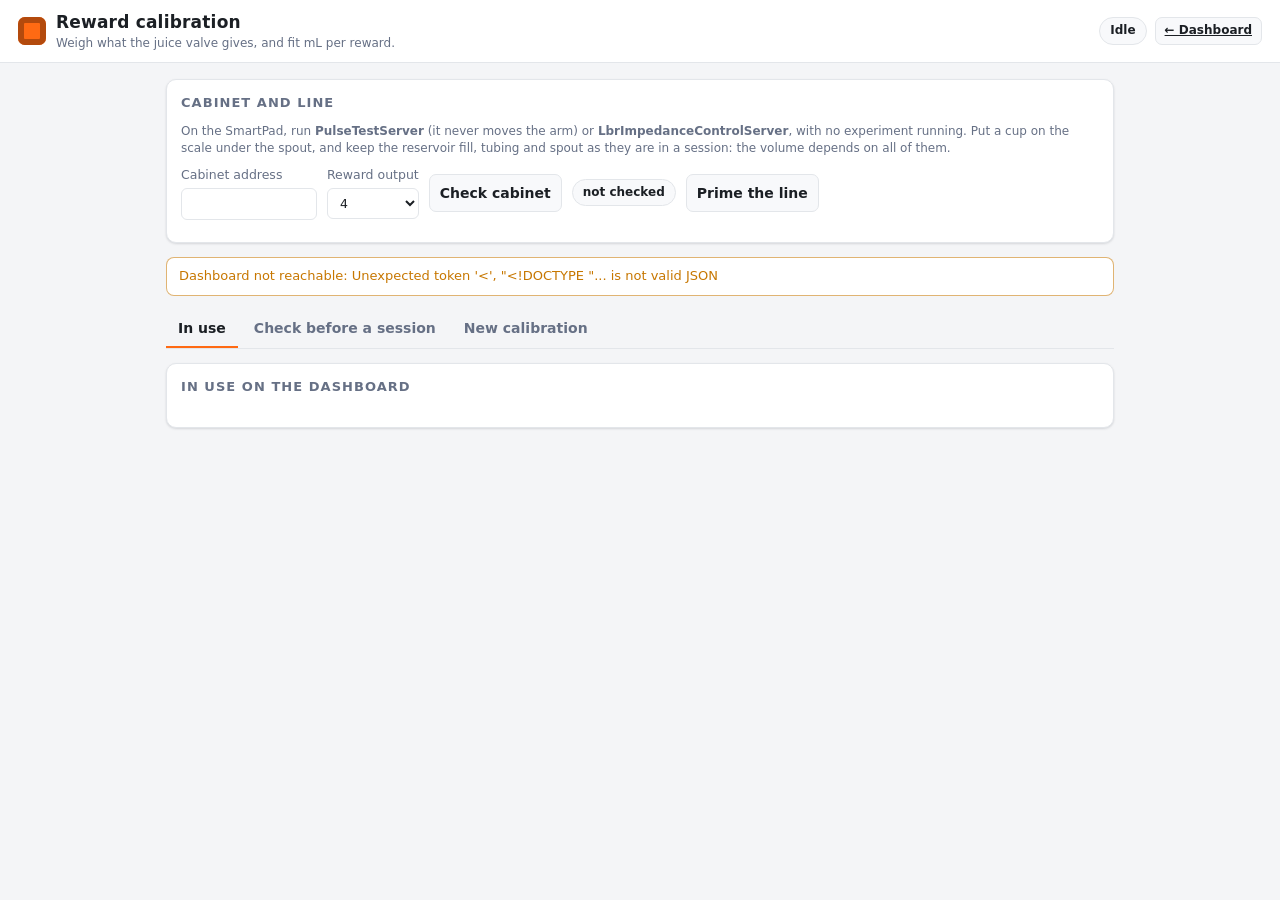
==== experiment_ctrl_gui/static/calibration.html @ d39ff4c4 "Reward calibration page; status pills apart from page buttons in the top bar The dashboard gets a Re" ====
<!doctype html>
<html lang="en">
<head>
<meta charset="utf-8">
<meta name="viewport" content="width=device-width, initial-scale=1">
<title>KUKA Reward calibration</title>
<link rel="stylesheet" href="style.css">
</head>
<body>
<header class="topbar">
  <div class="brand">
    <span class="logo" aria-hidden="true"></span>
    <div>
      <h1>Reward calibration</h1>
      <p class="sub">Weigh what the juice valve gives, and fit mL per reward.</p>
    </div>
  </div>
  <div class="pills">
    <span class="pill" id="pill-job">Idle</span>
    <a class="btn small" href="/">← Dashboard</a>
  </div>
</header>

<div class="banner hidden" id="banner"></div>

<main class="diag">
  <!-- ---------------- the cabinet and the line: always in view ---------------- -->
  <div class="card">
    <h2>Cabinet and line</h2>
    <p class="note">On the SmartPad, run <strong>PulseTestServer</strong> (it never moves the arm) or
      <strong>LbrImpedanceControlServer</strong>, with no experiment running. Put a cup on the scale under the
      spout, and keep the reservoir fill, tubing and spout as they are in a session: the volume depends on all of them.</p>
    <div class="diag-row">
      <label>Cabinet address <input id="addr" size="14" spellcheck="false"></label>
      <label>Reward output
        <select id="output"><option>1</option><option>2</option><option>3</option><option selected>4</option></select>
      </label>
      <button class="btn" id="btn-cabinet">Check cabinet</button>
      <span class="pill" id="cab-pill">not checked</span>
      <button class="btn" id="btn-prime" title="Fill the line before weighing: nothing is recorded">Prime the line</button>
    </div>
  </div>

  <!-- ---------------- the job: dispensing, the last drop, the scale ---------------- -->
  <div class="card job-card hidden" id="job">
    <div class="job-head">
      <h2 id="job-label">Job</h2>
      <button class="btn danger small" id="btn-job-stop">■ Stop</button>
    </div>
    <div class="job-bar"><span id="job-fill"></span></div>
    <p class="job-phase" id="job-phase"></p>
    <div class="diag-row hidden" id="weigh-row">
      <label>Net mass [g] <input type="number" id="mass" min="0" step="0.01" inputmode="decimal"></label>
      <button class="btn primary" id="btn-record">Record</button>
      <button class="btn" id="btn-discard" title="Not recorded as a result; a sweep's batch comes round again">Discard</button>
    </div>
  </div>
  <p class="job-last hidden" id="job-last"></p>

  <div class="tabs diag-tabs" role="tablist">
    <button class="tab active" role="tab" aria-selected="true" data-tab="inuse">In use</button>
    <button class="tab" role="tab" aria-selected="false" data-tab="check">Check before a session</button>
    <button class="tab" role="tab" aria-selected="false" data-tab="new">New calibration</button>
  </div>

  <!-- ---------------- in use ---------------- -->
  <section id="tab-inuse" class="diag-panel">
    <div class="card">
      <h2>In use on the dashboard</h2>
      <p class="note" id="inuse-note"></p>
      <div class="chart-legend" id="legend"></div>
      <div class="chart-wrap" id="chart-wrap">
        <svg id="chart" role="img" aria-label="mL per reward against valve time"></svg>
        <div class="chart-tip hidden" id="tip"></div>
      </div>
      <table class="hist" id="profiles"></table>
    </div>
  </section>

  <!-- ---------------- check ---------------- -->
  <section id="tab-check" class="diag-panel hidden">
    <div class="card">
      <h2>Check before a session</h2>
      <p class="note">A batch of rewards at the width you will use, weighed and compared with the calibration in use.
        Within ±<span class="tol">5</span> % is fine; further off, check the reservoir fill, the line for air and the spout.</p>
      <div class="diag-grid">
        <label>Reward <select id="ck-size"></select></label>
        <label>Width of each pulse [ms] <input type="number" id="ck-width" min="10" max="5000" step="1" value="200"></label>
        <label>Rewards <input type="number" id="ck-n" min="1" max="200" value="10"></label>
      </div>
      <p class="note" id="ck-expect"></p>
      <div class="row-actions">
        <button class="btn primary" id="btn-check">▶ Dispense</button>
        <span class="note">Tare the cup first.</span>
      </div>
      <h2 class="sub-h">Recent checks</h2>
      <table class="hist" id="checks"></table>
    </div>
  </section>

  <!-- ---------------- new calibration ---------------- -->
  <section id="tab-new" class="diag-panel hidden">
    <div class="card">
      <h2>Sweeps</h2>
      <p class="note">One sweep per reward size: batches at several widths, in shuffled order, plus blanks with no
        pulse. Tare the cup before each batch, then weigh it. A sweep can stop and carry on later, here or with
        <code>analysis/reward_calibration.py</code>. When every batch is weighed, fit it. The dashboard uses the
        newest set with a fitted sweep.</p>
      <div class="diag-row">
        <label>Set <select id="set"></select></label>
      </div>
      <table class="hist" id="sweeps"></table>
      <div id="sweep-detail"></div>
    </div>

    <div class="card">
      <h2>Add a sweep</h2>
      <div class="diag-grid">
        <label id="setup-label">New set: setup <input id="setup" placeholder="e.g. pressure_reservoir" spellcheck="false"></label>
        <label>Pulses per reward <input type="number" id="nw-burst" min="1" max="10" value="1"></label>
        <label id="gap-label">Gap between pulses [ms] <input type="number" id="nw-gap" min="100" max="5000" value="300"></label>
        <label>Widths [ms] <input id="nw-widths" value="100 150 200 300 400" spellcheck="false"></label>
        <label>Batches per width <input type="number" id="nw-reps" min="1" max="10" value="3"></label>
        <label>Blank batches <input type="number" id="nw-blanks" min="0" max="10" value="2"></label>
        <label>Rewards per batch <input type="number" id="nw-n" min="1" max="200" value="10"></label>
      </div>
      <p class="note" id="nw-note"></p>
      <div class="row-actions"><button class="btn" id="btn-new">Create sweep</button></div>
    </div>
  </section>
</main>
<script src="calib.js"></script>
</body>
</html>
---- experiment_ctrl_gui/static/style.css ----
:root {
  /* chart series (Reward calibration), by reward size in a fixed order; validated for colour-blind separation */
  --s1: #2a78d6; --s2: #eb6834; --s3: #1baf7a; --s4: #eda100;
  --bg: #f4f5f7;
  --panel: #ffffff;
  --panel-2: #f8f9fb;
  --ink: #1b1f24;
  --muted: #667085;
  --line: #e3e6ea;
  --accent: #ff6a13;          /* KUKA orange */
  --accent-ink: #ffffff;
  --ok: #1f9d55;
  --warn: #c77700;
  --err: #d0342c;
  --info: #2f6fdd;
  --live: #7a3ff2;
  --edited: #b45309;
  --log-bg: #0f1419;
  --log-ink: #d6dde6;
  --shadow: 0 1px 2px rgba(16, 24, 40, .06), 0 1px 3px rgba(16, 24, 40, .08);
  --mono: ui-monospace, SFMono-Regular, Menlo, Consolas, "Liberation Mono", monospace;
  --sans: system-ui, -apple-system, "Segoe UI", Roboto, Ubuntu, sans-serif;
}
@media (prefers-color-scheme: dark) {
  :root {
    --bg: #0e1116;
    --panel: #161b22;
    --panel-2: #1c222b;
    --ink: #e6edf3;
    --muted: #8b949e;
    --line: #2a313c;
    --ok: #3fb950;
    --warn: #d29922;
    --err: #f85149;
    --info: #58a6ff;
    --live: #a78bfa;
    --edited: #f0a64a;
    --log-bg: #0a0d12;
    --s1: #3987e5; --s2: #d95926; --s3: #199e70; --s4: #c98500;
    --shadow: none;
  }
}

* { box-sizing: border-box; }
html, body { margin: 0; }
body { background: var(--bg); color: var(--ink); font: 14px/1.45 var(--sans); }
h1 { font-size: 17px; margin: 0; letter-spacing: .2px; }
h2 { font-size: 13px; text-transform: uppercase; letter-spacing: .08em; color: var(--muted); margin: 0 0 10px; }
.hidden { display: none !important; }
.muted { color: var(--muted); }
.small { font-size: 12px; }

/* ---------- top bar ---------- */
.topbar {
  display: flex; align-items: center; justify-content: space-between; gap: 12px; flex-wrap: wrap;
  padding: 10px 18px; background: var(--panel); border-bottom: 1px solid var(--line); position: sticky; top: 0; z-index: 5;
}
.brand { display: flex; align-items: center; gap: 10px; }
.logo { width: 28px; height: 28px; border-radius: 7px; background: var(--accent);
  box-shadow: inset 0 0 0 6px color-mix(in srgb, var(--accent) 70%, #000 30%); }
.sub { margin: 0; color: var(--muted); font-size: 12px; }
.pills { display: flex; gap: 8px; flex-wrap: wrap; }
.pill { font-size: 12px; font-weight: 600; padding: 4px 10px; border-radius: 999px; border: 1px solid var(--line);
  background: var(--panel-2); white-space: nowrap; }
.pill.ok { color: var(--ok); border-color: color-mix(in srgb, var(--ok) 40%, transparent); }
.pill.warn { color: var(--warn); border-color: color-mix(in srgb, var(--warn) 40%, transparent); }
.pill.err { color: var(--err); border-color: color-mix(in srgb, var(--err) 40%, transparent); }
.pill.run { color: var(--accent-ink); background: var(--ok); border-color: var(--ok); }
.pill.pause { color: #111; background: var(--warn); border-color: var(--warn); }

.banner { margin: 10px 18px 0; padding: 10px 14px; border-radius: 8px; font-weight: 500;
  background: color-mix(in srgb, var(--warn) 14%, var(--panel)); border: 1px solid color-mix(in srgb, var(--warn) 45%, transparent); }
.banner.demo { background: color-mix(in srgb, var(--live) 12%, var(--panel)); border-color: color-mix(in srgb, var(--live) 45%, transparent); }

/* ---------- layout ---------- */
.layout {
  display: grid; gap: 14px; padding: 14px 18px 24px;
  grid-template-columns: minmax(270px, 320px) minmax(0, 1fr);
  grid-template-areas: "left mid" "log log";
}
.col-left { grid-area: left; min-width: 0; }
.col-mid { grid-area: mid; min-width: 0; }
.col-log { grid-area: log; min-width: 0; }
@media (min-width: 1500px) {
  .layout { grid-template-columns: 300px minmax(0, 1fr) minmax(420px, 36%); grid-template-areas: "left mid log"; }
  .log { height: calc(100vh - 190px) !important; }
}
@media (max-width: 760px) {
  .layout { grid-template-columns: minmax(0, 1fr); grid-template-areas: "left" "mid" "log"; padding: 12px 16px; }
  .topbar { padding: 10px 16px; }
  .banner { margin: 10px 16px 0; }
  .param { grid-template-columns: minmax(0, 1fr); }
  .tab-tools { margin-left: 0; width: 100%; }
  .tab-tools input { flex: 1; }
  .event-list li { grid-template-columns: 84px 34px minmax(0, 1fr); }
}
.col { display: flex; flex-direction: column; gap: 14px; }
.card { background: var(--panel); border: 1px solid var(--line); border-radius: 10px; padding: 14px; box-shadow: var(--shadow); }

/* ---------- experiment list ---------- */
.exp-list { display: flex; flex-direction: column; gap: 8px; }
.exp-groups { margin: -4px 0 10px; }
.dot-run { color: var(--ok); font-size: 10px; vertical-align: 1px; }
.exp {
  text-align: left; border: 1px solid var(--line); background: var(--panel-2); color: inherit; border-radius: 8px;
  padding: 9px 11px; cursor: pointer; font: inherit; position: relative;
}
.exp:hover { border-color: color-mix(in srgb, var(--accent) 50%, var(--line)); }
.exp[aria-checked="true"] { border-color: var(--accent); box-shadow: inset 3px 0 0 var(--accent); }
.exp .t { font-weight: 650; display: flex; align-items: center; gap: 6px; flex-wrap: wrap; }
.exp .d { color: var(--muted); font-size: 12px; margin-top: 2px; }
.exp .tag { font-size: 10.5px; font-weight: 700; padding: 1px 6px; border-radius: 4px; text-transform: uppercase; letter-spacing: .04em; }
.tag.running { background: var(--ok); color: #fff; }
.tag.edited { background: color-mix(in srgb, var(--edited) 18%, transparent); color: var(--edited); }

/* ---------- buttons ---------- */
.controls { display: grid; grid-template-columns: 1fr 1fr; gap: 8px; }
.controls #btn-start { grid-column: 1 / -1; }
.btn { font: inherit; font-weight: 600; border-radius: 7px; border: 1px solid var(--line); background: var(--panel-2);
  color: var(--ink); padding: 8px 10px; cursor: pointer; }
.btn:hover:not(:disabled) { border-color: var(--muted); }
.btn:disabled { opacity: .45; cursor: not-allowed; }
.btn.primary { background: var(--accent); color: var(--accent-ink); border-color: var(--accent); font-size: 15px; padding: 10px; }
.btn.warn { color: var(--warn); }
.btn.danger { color: var(--err); }
.btn.small { padding: 4px 9px; font-size: 12px; }
.btn.on { background: color-mix(in srgb, var(--warn) 20%, var(--panel-2)); border-color: var(--warn); }
.note { font-size: 12px; color: var(--muted); margin: 10px 0 6px; }
.row-actions { display: flex; flex-wrap: wrap; gap: 8px; margin-top: 6px; }

.kv { display: grid; grid-template-columns: auto 1fr; gap: 3px 10px; margin: 8px 0 0; font-size: 12.5px; }
.kv dt { color: var(--muted); }
.kv dd { margin: 0; font-family: var(--mono); font-size: 12px; word-break: break-all; }

.checklist { margin: 0; padding-left: 18px; font-size: 13px; }
.checklist li { margin: 3px 0; }
.checklist code { word-break: break-all; }
.sp-report { margin-top: 10px; font-size: 12.5px; color: var(--muted); padding: 6px 8px; border-radius: 6px; }
.sp-report.ok { color: var(--ok); background: color-mix(in srgb, var(--ok) 10%, transparent); }
.sp-report.warn { color: var(--warn); background: color-mix(in srgb, var(--warn) 12%, transparent); }
.sp-report code { font-family: var(--mono); font-size: 11.5px; }
.checklist code, .param code { font-family: var(--mono); font-size: 12px; background: var(--panel-2); padding: 0 4px; border-radius: 4px; }

/* ---------- status ---------- */
.status-head { display: flex; gap: 20px; align-items: flex-end; flex-wrap: wrap; }
.big { display: flex; flex-direction: column; }
.big.grow { flex: 1; min-width: 180px; }
.big .label { font-size: 11px; text-transform: uppercase; letter-spacing: .08em; color: var(--muted); }
.big .num { font-size: 28px; font-weight: 700; font-variant-numeric: tabular-nums; line-height: 1.1; }
.big .phase { font-size: 22px; font-weight: 650; line-height: 1.2; }
.steps { list-style: none; display: flex; flex-wrap: wrap; gap: 6px; padding: 0; margin: 12px 0 4px; }
.steps li { font-size: 12px; padding: 3px 9px; border-radius: 999px; border: 1px solid var(--line); color: var(--muted); }
.steps li.done { color: var(--ink); background: var(--panel-2); }
.steps li.now { color: #fff; background: var(--accent); border-color: var(--accent); font-weight: 650; }
.pending { margin-top: 10px; padding: 8px 10px; border-radius: 8px; font-size: 13px;
  background: color-mix(in srgb, var(--live) 10%, var(--panel)); border: 1px dashed color-mix(in srgb, var(--live) 50%, transparent); }
.events summary { cursor: pointer; margin-top: 10px; font-weight: 600; font-size: 13px; }
.event-list { list-style: none; margin: 8px 0 0; padding: 0; max-height: 170px; overflow: auto; font-family: var(--mono); font-size: 12px; }
.event-list li { display: grid; grid-template-columns: 92px 42px 1fr; gap: 8px; padding: 2px 0; border-bottom: 1px solid var(--line); }
.event-list .ev-tok { font-weight: 600; }

/* ---------- params ---------- */
.tabs { display: flex; align-items: center; gap: 4px; border-bottom: 1px solid var(--line); flex-wrap: wrap; }
.tab { font: inherit; font-weight: 600; background: none; border: 0; border-bottom: 2px solid transparent; color: var(--muted);
  padding: 8px 12px; cursor: pointer; }
.tab.active { color: var(--ink); border-bottom-color: var(--accent); }
.tab .count { font-size: 11px; color: var(--muted); font-weight: 500; }
.tab-tools { margin-left: auto; display: flex; gap: 6px; padding-bottom: 4px; }
input[type=search], input[type=text], input[type=number], select {
  font: inherit; font-size: 13px; color: var(--ink); background: var(--panel-2); border: 1px solid var(--line);
  border-radius: 6px; padding: 5px 8px; min-width: 0;
}
input:focus, select:focus, button:focus-visible { outline: 2px solid color-mix(in srgb, var(--accent) 60%, transparent); outline-offset: 1px; }
.tab-help { font-size: 12.5px; color: var(--muted); margin: 10px 2px; }
.params { display: flex; flex-direction: column; gap: 14px; }
.group h3 { font-size: 12px; font-family: var(--mono); color: var(--muted); margin: 0 0 4px; font-weight: 600; }
.param { display: grid; grid-template-columns: minmax(180px, 38%) minmax(0, 1fr); gap: 4px 14px; align-items: center;
  padding: 7px 8px; border-radius: 7px; }
.param:nth-child(even) { background: var(--panel-2); }
.param .name { font-family: var(--mono); font-size: 12.5px; word-break: break-all; }
.param .name .badge { font-family: var(--sans); font-size: 10px; font-weight: 700; text-transform: uppercase; padding: 1px 5px;
  border-radius: 4px; margin-left: 6px; vertical-align: 1px; }
.badge.edited { color: var(--edited); background: color-mix(in srgb, var(--edited) 16%, transparent); }
.badge.pending { color: var(--live); background: color-mix(in srgb, var(--live) 16%, transparent); }
.badge.now { color: var(--accent); background: color-mix(in srgb, var(--accent) 14%, transparent); }
.param .help { grid-column: 1 / -1; font-size: 12px; color: var(--muted); }
.param .help.caution { color: var(--edited); }
.param .help.linked { color: var(--info); }
.param .ctl { display: flex; align-items: center; gap: 8px; min-width: 0; }
.param .ctl input[type=text], .param .ctl input[type=number] { flex: 1; min-width: 60px; font-family: var(--mono); }
.param .ctl .default { font-size: 11.5px; color: var(--muted); white-space: nowrap; }
.param .ctl .revert { border: 0; background: none; color: var(--muted); cursor: pointer; font-size: 14px; }
.param .ro { font-family: var(--mono); font-size: 12.5px; word-break: break-all; }
.param.locked .ctl { opacity: .6; }
.swatch { width: 22px; height: 22px; border-radius: 5px; border: 1px solid var(--line); flex: none; }
input[type=color] { width: 30px; height: 26px; padding: 0; border: 1px solid var(--line); border-radius: 5px; background: none; }
.fixed-section { border: 1px solid var(--line); border-radius: 8px; padding: 8px 10px; }
.fixed-section h3 { font-family: var(--sans); font-size: 13px; color: var(--ink); }
.fixed-section .src { font-size: 11.5px; color: var(--muted); font-family: var(--mono); margin-bottom: 4px; }

/* toggle */
.switch { position: relative; width: 38px; height: 22px; flex: none; }
.switch input { opacity: 0; width: 0; height: 0; }
.switch span { position: absolute; inset: 0; border-radius: 999px; background: var(--line); cursor: pointer; transition: background .15s; }
.switch span::after { content: ""; position: absolute; width: 16px; height: 16px; left: 3px; top: 3px; border-radius: 50%; background: #fff; transition: transform .15s; box-shadow: 0 1px 2px rgba(0,0,0,.3); }
.switch input:checked + span { background: var(--ok); }
.switch input:checked + span::after { transform: translateX(16px); }
.switch input:disabled + span { cursor: not-allowed; opacity: .6; }

/* ---------- log ---------- */
.log-head { display: flex; align-items: center; justify-content: space-between; gap: 10px; flex-wrap: wrap; margin-bottom: 8px; }
.log-head h2 { margin: 0; }
.log-tools { display: flex; gap: 8px; align-items: center; flex-wrap: wrap; }
.seg { display: inline-flex; border: 1px solid var(--line); border-radius: 7px; overflow: hidden; }
.seg button { font: inherit; font-size: 12px; background: var(--panel-2); color: var(--muted); border: 0; padding: 4px 9px; cursor: pointer; }
.seg button + button { border-left: 1px solid var(--line); }
.seg button.on { background: var(--ink); color: var(--panel); }
.chk { font-size: 12px; display: flex; align-items: center; gap: 4px; color: var(--muted); }
.log { height: 340px; overflow: auto; background: var(--log-bg); color: var(--log-ink); border-radius: 8px; padding: 8px 10px;
  font: 12px/1.5 var(--mono); }
.log .l { white-space: pre-wrap; word-break: break-word; }
.log .l .ts { color: #6e7781; margin-right: 8px; }
.log .warn { color: #e3b341; }
.log .error { color: #ff7b72; font-weight: 600; }
.log .debug { color: #8b949e; }
.log .gui { color: #a5d6ff; }
.log .cmd { color: #7ee787; }
.log mark { background: #6e5a00; color: inherit; }

/* ---------- toasts ---------- */
.toasts { position: fixed; right: 16px; bottom: 16px; display: flex; flex-direction: column; gap: 8px; z-index: 20; max-width: min(420px, calc(100vw - 32px)); }
.toast { background: var(--panel); border: 1px solid var(--line); border-left: 4px solid var(--info); border-radius: 8px; padding: 9px 12px;
  box-shadow: 0 6px 20px rgba(0,0,0,.18); font-size: 13px; }
.toast.ok { border-left-color: var(--ok); }
.toast.err { border-left-color: var(--err); }

/* ---------- hover help ---------- */
.param .name[data-tip], .group h3[data-tip], .fixed-section .name[data-tip] { cursor: help; text-decoration: underline dotted color-mix(in srgb, var(--muted) 60%, transparent); text-underline-offset: 3px; }
.group h3 .gdesc { font-family: var(--sans); font-weight: 500; }
.tip { position: fixed; z-index: 30; max-width: min(780px, calc(100vw - 16px)); max-height: 70vh; overflow: auto;
  background: var(--panel); color: var(--ink); border: 1px solid var(--line); border-radius: 9px; padding: 10px 12px;
  box-shadow: 0 10px 30px rgba(0, 0, 0, .22); font-size: 12.5px; line-height: 1.45; pointer-events: none;
  opacity: 0; transform: translateY(-2px); transition: opacity .08s, transform .08s; visibility: hidden; }
.tip.on { opacity: 1; transform: none; visibility: visible; }
.tip-name { font-family: var(--mono); font-weight: 600; font-size: 12px; word-break: break-all; }
.tip-desc { margin-top: 4px; font-size: 13px; font-weight: 550; }
.tip-meta { margin-top: 4px; color: var(--muted); font-size: 11.5px; }
.tip-sec { margin-top: 8px; padding-top: 6px; border-top: 1px solid var(--line); }
.tip-label { font-size: 10.5px; text-transform: uppercase; letter-spacing: .06em; color: var(--muted); font-weight: 700; }
.tip-text { white-space: pre-wrap; font-family: var(--mono); font-size: 11.5px; margin-top: 2px; }
.tip-sec.caution .tip-text { color: var(--edited); font-family: var(--sans); }
.tip-sec.linked .tip-text { color: var(--info); font-family: var(--sans); }
.tip-notes { font-family: var(--mono); font-size: 11.5px; margin-top: 2px; }
.tip-notes .pre { white-space: pre; overflow: hidden; text-overflow: ellipsis; }
.tip-notes .prose { white-space: normal; font-family: var(--sans); font-size: 12px; margin: 2px 0; }
.tip-notes .gap { height: 6px; }

/* Slider + text box for stepped parameters (live_params.STEPS), e.g. the pull's resistance. */
.param .ctl input[type=range].slider { flex: 1; min-width: 120px; accent-color: var(--accent); }
.param .ctl input[type=number].slider-box { flex: 0 0 6.5em; width: 6.5em; }

/* Nested paradigm switch under an experiment card (apple pluck: normal / perturb / random start):
   full-width stacked buttons, big enough to read and hit at a glance. */
.paradigm-label { margin: 2px 0 4px 2px; font-size: 12px; font-weight: 700; letter-spacing: .04em;
  text-transform: uppercase; color: var(--muted); }
.paradigm-tabs { display: grid; grid-auto-flow: row; gap: 0; margin: 0 0 10px;
  border: 2px solid var(--accent); border-radius: 10px; overflow: hidden; }
.paradigm-tabs .tab { font-size: 16px; font-weight: 700; padding: 12px 14px; min-height: 48px; text-align: left;
  border: 0; border-radius: 0; color: var(--ink); background: var(--panel); }
.paradigm-tabs .tab + .tab { border-top: 2px solid var(--accent); }
.paradigm-tabs .tab:hover:not(:disabled):not(.active) { background: var(--panel-2); }
.paradigm-tabs .tab.active { background: var(--accent); color: var(--accent-ink); }
.paradigm-tabs .tab:focus-visible { outline: 3px solid var(--ink); outline-offset: -5px; }
.paradigm-tabs .tab:disabled { opacity: .45; cursor: not-allowed; }


/* ---------- Diagnostics page (diagnostics.html) ---------- */
.diag { max-width: 980px; margin: 0 auto; padding: 16px; display: grid; gap: 14px; }
.diag-panel { display: grid; gap: 14px; }
.diag-row { display: flex; flex-wrap: wrap; align-items: center; gap: 10px; margin: 8px 0; }
.diag-grid { display: grid; grid-template-columns: repeat(auto-fill, minmax(160px, 1fr)); gap: 10px 14px; margin: 8px 0; }
.diag label { display: flex; flex-direction: column; gap: 4px; font-size: 12.5px; color: var(--muted); }
.diag label.chk { flex-direction: row; align-items: center; gap: 6px; color: var(--ink); }
.diag input:not([type=checkbox]), .diag select { font: inherit; padding: 6px 8px; border: 1px solid var(--line);
  border-radius: 6px; background: var(--panel); color: var(--ink); }
.diag-kv { display: grid; grid-template-columns: max-content 1fr; gap: 4px 14px; margin: 10px 0 0; font-size: 13px; }
.diag-kv dt { color: var(--muted); }
.diag-kv dd { margin: 0; font-family: var(--mono); }
.diag-path { margin: 4px 0 8px; }
.diag-path .tab { font-size: 14px; min-height: 40px; }
.diag-log { margin: 6px 0 0; padding-left: 20px; font-family: var(--mono); font-size: 12.5px; max-height: 240px; overflow: auto; }
.diag-reply { margin: 0; font-family: var(--mono); font-size: 12px; white-space: pre-wrap; max-height: 260px; overflow: auto;
  background: var(--panel-2); padding: 8px; border-radius: 6px; }
.warn-text { color: var(--warn); }
@media (max-width: 600px) { .diag { padding: 12px; } }

/* ---------- Post-processing page (postprocess.html) ---------- */
.pp-wide { grid-template-columns: repeat(auto-fill, minmax(280px, 1fr)); }
.pp-two { display: grid; grid-template-columns: repeat(auto-fit, minmax(280px, 1fr)); gap: 14px; margin-top: 8px; }
.pp-two h3 { margin: 6px 0 0; font-size: 13px; }
.pp-progress { margin: 8px 0 0; }
.pp-bar { height: 8px; border-radius: 999px; background: var(--line); overflow: hidden; }
.pp-bar span { display: block; height: 100%; width: 0; background: var(--accent); transition: width .2s; }
.pp-bar span.indeterminate { animation: pp-pulse 1.2s ease-in-out infinite; }
@keyframes pp-pulse { 50% { opacity: .35; } }
.pp-attention { outline: 2px solid var(--accent); outline-offset: 2px; }

/* Start dialog: the subject ID */
.start-dlg { border: 1px solid var(--line); border-radius: 12px; background: var(--panel); color: var(--ink);
  padding: 20px 22px; width: min(420px, calc(100vw - 32px)); }
.start-dlg::backdrop { background: rgb(0 0 0 / .45); }
.start-dlg h3 { margin: 0 0 14px; font-size: 16px; }
.start-dlg label { display: block; font-weight: 600; margin-bottom: 6px; }
.start-dlg input { width: 100%; box-sizing: border-box; padding: 8px 10px; font: inherit; border-radius: 8px;
  border: 1px solid var(--line); background: var(--panel-2); color: var(--ink); }
.start-dlg .controls { justify-content: flex-end; margin-top: 14px; }

/* ---------- run monitor and today vs recent (session card) ---------- */
:root {
  --o-success: #2563c9; --o-unrewarded: #93b4e8; --o-wrong: #d9711c;
  --o-none: #a3acb9; --o-early: #7a4fb5; --o-abort: #b3261e;
}
@media (prefers-color-scheme: dark) {
  :root { --o-success: #5b9cf5; --o-unrewarded: #2f4f80; --o-wrong: #f0923f; --o-none: #59616d; --o-early: #a27fd6; --o-abort: #f85149; }
}
.session-card .tabs { align-items: center; flex-wrap: wrap; }
.session-sub { margin-left: auto; }
.tiles { display: grid; grid-template-columns: repeat(auto-fit, minmax(120px, 1fr)); gap: 8px; margin: 10px 0; }
.tile { background: var(--panel-2); border: 1px solid var(--line); border-radius: 8px; padding: 8px 10px; min-width: 0; }
.tile .k { font-size: 11px; color: var(--muted); }
.tile .v { font-family: var(--mono, ui-monospace, monospace); font-size: 20px; font-weight: 600; overflow-wrap: anywhere; }
.tile .v small { font-size: 12px; font-weight: 400; color: var(--muted); }
.strip { display: flex; flex-wrap: wrap; gap: 8px 10px; margin: 6px 0 4px; }
.strip .blk { display: flex; flex-direction: column; gap: 3px; min-width: 0; }
.strip .blk-l { font-size: 11px; color: var(--muted); white-space: nowrap; }
.strip .cells { display: flex; flex-wrap: wrap; gap: 2px; }
.cell { width: 10px; height: 24px; border-radius: 2px; display: inline-block; }
.o-success { background: var(--o-success); } .o-unrewarded { background: var(--o-unrewarded); }
.o-wrong { background: var(--o-wrong); } .o-none { background: var(--o-none); }
.o-early { background: var(--o-early); } .o-abort { background: var(--o-abort); }
.legend { display: flex; flex-wrap: wrap; gap: 4px 12px; font-size: 12px; color: var(--muted); }
.legend span { display: inline-flex; align-items: center; gap: 5px; }
.legend i { width: 10px; height: 10px; border-radius: 2px; display: inline-block; }
.session-card h3 { font-size: 13px; margin: 0 0 6px; }
.hist-tools { display: flex; flex-wrap: wrap; gap: 8px; align-items: center; margin: 8px 0; }
.hist-tools input { padding: 5px 8px; border: 1px solid var(--line); border-radius: 6px; background: var(--panel-2); color: var(--ink); font: inherit; }
.hist-wrap { overflow-x: auto; }
table.hist { border-collapse: collapse; width: 100%; font-size: 12px; }
table.hist th, table.hist td { text-align: left; padding: 5px 8px; border-bottom: 1px solid var(--line); white-space: nowrap; }
table.hist th { color: var(--muted); font-weight: 500; }
table.hist td.v { font-family: var(--mono, ui-monospace, monospace); }
table.hist button.use { all: unset; cursor: pointer; font-family: var(--mono, ui-monospace, monospace); border-bottom: 1px dotted var(--muted); }
table.hist button.use:focus-visible { outline: 2px solid var(--accent); }
table.hist tr.changed td.today { color: var(--warn); font-weight: 600; }
.empty { color: var(--muted); font-size: 13px; margin: 10px 0; }
/* ---------- live view ---------- */
.live-main { padding: 14px 18px; max-width: 1400px; margin: 0 auto; }
.live-views { display: grid; grid-template-columns: 1fr 1fr; gap: 12px; }
.live-canvas { width: 100%; height: min(62vh, 560px); background: var(--panel); border: 1px solid var(--line);
  border-radius: 10px; display: block; }
.live-status { font-weight: 600; margin: 10px 0 4px; }
.live-legend { display: flex; flex-wrap: wrap; gap: 4px 14px; align-items: center; }
.live-legend .key { display: inline-block; width: 10px; height: 10px; border-radius: 50%; margin-right: 4px; vertical-align: middle; }
.live-legend .key.ring { background: none; border: 2px solid; }
.live-legend .key.line { width: 16px; height: 3px; border-radius: 0; }
.live-legend .key.line.dash { height: 0; background: none; border-top: 2px dashed; }
@media (max-width: 800px) {
  .live-main { padding: 12px 16px; }
  .live-views { grid-template-columns: 1fr; }
  .live-canvas { height: 46vh; }
}

/* ---------- the monkey and its profile ---------- */
.monkey-row { display: flex; gap: 8px; align-items: center; }
.monkey-row select { flex: 1; min-width: 0; font: inherit; font-weight: 600; padding: 6px 8px; border-radius: 7px;
  border: 1px solid var(--line); background: var(--panel-2); color: var(--ink); }
.monkey-info { margin: 8px 0 0; }
.monkey-info .btn { margin-left: 4px; }
.subtabs { border-bottom: 0; margin-top: 6px; }
.subtabs .tab { font-size: 12.5px; padding-top: 2px; padding-bottom: 2px; }
.profile-bar { display: flex; align-items: center; gap: 10px; flex-wrap: wrap; margin: 0 2px 10px; padding: 8px 10px;
  border-radius: 8px; font-size: 13px; background: color-mix(in srgb, var(--info) 8%, var(--panel));
  border: 1px solid color-mix(in srgb, var(--info) 30%, transparent); }
.profile-bar .grow { flex: 1; min-width: 200px; }
.group h3.section { font-family: var(--sans); font-size: 13px; color: var(--ink); }
.badge.profile { color: var(--info); background: color-mix(in srgb, var(--info) 14%, transparent); }
.param .help.pnote { color: var(--info); }
.wide-dlg { width: min(640px, calc(100vw - 32px)); max-height: calc(100vh - 48px); overflow: auto; }
.wide-dlg label { margin-top: 12px; }
.profile-fields { display: flex; flex-direction: column; gap: 12px; }
.profile-fields fieldset { border: 1px solid var(--line); border-radius: 8px; margin: 0; padding: 8px 10px; }
.profile-fields legend { font-weight: 700; font-size: 13px; padding: 0 4px; }
.profile-fields .pf-help { font-size: 12px; color: var(--muted); margin: 0 0 6px; }
.profile-fields .pf { display: grid; grid-template-columns: minmax(130px, 40%) 1fr; gap: 2px 10px; align-items: center; padding: 3px 0; }
.profile-fields .pf label { margin: 0; font-weight: 600; font-size: 13px; }
.profile-fields .pf input[type=number] { padding: 5px 8px; font-family: var(--mono); }
.profile-fields .pf input[type=checkbox] { width: auto; justify-self: start; }
.profile-fields .pf .pf-sub { grid-column: 1 / -1; font-size: 11.5px; color: var(--muted); }
.profile-fields .pf.changed label { color: var(--edited); }
.profile-log ol { font-size: 12px; padding-left: 18px; max-height: 180px; overflow: auto; }
.profile-log summary { cursor: pointer; font-weight: 600; font-size: 13px; margin-top: 12px; }
.save-rows { width: 100%; border-collapse: collapse; font-size: 13px; margin-top: 6px; }
.save-rows th, .save-rows td { text-align: left; padding: 5px 6px; border-bottom: 1px solid var(--line); }
.save-rows th { font-size: 11.5px; color: var(--muted); font-weight: 600; }
.save-rows td.v { font-family: var(--mono); font-size: 12.5px; white-space: nowrap; }
.save-rows input[type=checkbox] { width: auto; }
.save-rows select { font: inherit; font-size: 12px; }
.by-task { font-size: 12.5px; margin-top: 10px; }
.by-task ul { margin: 4px 0 0; padding-left: 18px; }
.reward-group { border: 1px solid color-mix(in srgb, var(--accent) 35%, var(--line)); border-radius: 8px; padding: 8px 10px; }
.reward-head { display: flex; align-items: baseline; gap: 10px; flex-wrap: wrap; margin-bottom: 4px; }
.reward-head h3 { margin: 0; }
.reward-head .reward-now { font-weight: 700; font-size: 15px; font-variant-numeric: tabular-nums; }
.reward-head .btn { margin-left: auto; }
.param .ctl .btn.step { padding: 3px 7px; font-family: var(--mono); flex: none; }

/* ---------- the Reach Map view ---------- */
.reach-svg { width: 100%; height: auto; display: block; background: var(--panel-2); border-radius: 8px; margin: 4px 0; }
.reach-svg .rm-box { fill: none; stroke: var(--muted); stroke-dasharray: 5 4; }
.reach-svg .rm-rail { stroke: var(--line); stroke-width: 1; }
.reach-svg .rm-pts circle { fill: var(--muted); opacity: .18; }
.reach-svg .rm-reach circle { fill: var(--info); opacity: .7; }
.reach-svg .rm-comf { fill: color-mix(in srgb, var(--accent) 12%, transparent); stroke: var(--accent); stroke-width: 2.5; }
.reach-svg .rm-far { fill: none; stroke: var(--accent); stroke-width: 1.2; stroke-dasharray: 4 3; opacity: .8; }
.reach-svg .rm-limited { fill: none; stroke: var(--err); stroke-width: 2; }
.reach-svg .rm-prop { fill: var(--accent); stroke: var(--panel); stroke-width: 1.5; }
.reach-svg .rm-cur { fill: none; stroke: var(--ink); stroke-width: 2; }
.reach-svg .rm-start { stroke: var(--ink); stroke-width: 2; }
.reach-svg .rm-label { fill: var(--muted); font-size: 11px; }
.rm-legend { display: flex; flex-wrap: wrap; gap: 4px 12px; align-items: center; color: var(--muted); margin: 4px 0 8px; }
.rm-legend .lg { display: inline-block; width: 14px; height: 10px; margin-right: 4px; vertical-align: -1px; border-radius: 2px; }
.rm-legend .lg.comf { background: color-mix(in srgb, var(--accent) 20%, transparent); border: 2px solid var(--accent); }
.rm-legend .lg.far { border-top: 2px dashed var(--accent); height: 0; }
.rm-legend .lg.reach { background: var(--info); border-radius: 50%; width: 8px; height: 8px; }
.rm-legend .lg.prop { background: var(--accent); border-radius: 50%; width: 10px; }
.rm-legend .lg.cur { border: 2px solid var(--ink); border-radius: 50%; width: 8px; height: 8px; }
.rm-table td.warn { color: var(--warn); }
.rm-sectors { margin-top: 8px; }
.rm-sectors summary { cursor: pointer; }
.reward-head .reward-ml { font-weight: 600; color: var(--info); }
.reward-head .reward-ml.extrapolated { color: var(--warn); }
.reward-byvol { flex-basis: 100%; display: flex; align-items: center; gap: 6px; flex-wrap: wrap; color: var(--muted); }
.reward-byvol input { width: 70px; font-family: var(--mono); padding: 3px 6px; }
.reward-byvol .warn { color: var(--warn); }

/* ================= the two-column page (index.html): run bar, session | settings, log strip ================= */
.runbar { position: sticky; top: 0; z-index: 6; display: grid; align-items: center; gap: 10px 18px;
  grid-template-columns: auto minmax(150px, auto) minmax(280px, 1fr) auto auto;
  padding: 8px 18px 6px; background: var(--panel); border-bottom: 1px solid var(--line); box-shadow: var(--shadow); }
.runbar .logo { width: 24px; height: 24px; display: block; }
.rb-lab { font-size: 10.5px; text-transform: uppercase; letter-spacing: .07em; color: var(--muted); font-weight: 700; margin-bottom: 2px; }
.rb-sub { font-size: 11.5px; color: var(--muted); margin-top: 3px; white-space: nowrap; overflow: hidden; text-overflow: ellipsis; max-width: 100%; }
.rb-sub .btn { padding: 1px 7px; font-size: 11px; }
.rb-monkey .monkey-row select { padding: 4px 8px; }
.rb-task { min-width: 0; }
.task-picker { display: flex; align-items: center; gap: 8px; flex-wrap: wrap; }
.task-picker select { font-weight: 650; padding: 4px 8px; max-width: 220px; }
.chips { display: inline-flex; gap: 3px; flex-wrap: wrap; align-items: center; }
.chips .chips-lab { font-size: 10.5px; color: var(--muted); font-weight: 700; text-transform: uppercase; letter-spacing: .05em; margin-right: 2px; }
.chip { font: inherit; font-size: 12.5px; font-weight: 650; padding: 3px 10px; border-radius: 999px; border: 1px solid var(--line);
  background: var(--panel-2); color: var(--ink); cursor: pointer; white-space: nowrap; }
.chip:hover:not(:disabled):not(.on) { border-color: var(--muted); }
.chip.on { background: var(--accent); border-color: var(--accent); color: var(--accent-ink); }
.chip.next { border-color: var(--live); color: var(--live); }
.chip:disabled { opacity: .4; cursor: not-allowed; }
.chip-sep { width: 1px; height: 18px; background: var(--line); margin: 0 2px; }
.rb-reward { border: 1px solid color-mix(in srgb, var(--accent) 40%, var(--line)); border-radius: 9px; padding: 5px 10px; min-width: 0; position: relative; }
.rb-reward.none { display: none; }
.rb-reward .rw { display: flex; align-items: center; gap: 6px; }
.rb-reward .big { font-weight: 750; font-size: 16px; font-variant-numeric: tabular-nums; white-space: nowrap; }
.rb-reward .ml { color: var(--info); font-weight: 650; white-space: nowrap; }
.rb-reward .ml.extrapolated { color: var(--warn); }
.rb-reward .nxt { color: var(--live); font-weight: 650; font-size: 12px; white-space: nowrap; }
.rb-reward .btn.step { padding: 2px 7px; font-family: var(--mono); }
.rb-reward .pop { position: absolute; right: 0; top: calc(100% + 6px); z-index: 8; background: var(--panel); border: 1px solid var(--line);
  border-radius: 9px; padding: 10px 12px; box-shadow: 0 10px 30px rgba(0,0,0,.2); width: 300px; font-size: 12.5px; }
.rb-reward .pop input { width: 80px; font-family: var(--mono); }
.rb-reward .pop .row { display: flex; gap: 6px; align-items: center; margin: 4px 0; flex-wrap: wrap; }
.rb-run { display: flex; flex-direction: column; align-items: flex-end; gap: 5px; }
.rb-btns { display: flex; gap: 8px; align-items: center; }
.rb-btns .btn.primary { font-size: 15px; padding: 7px 18px; }
.rb-btns .btn.danger { font-size: 15px; padding: 7px 14px; }
.run-stats { font-variant-numeric: tabular-nums; font-weight: 650; font-size: 13px; white-space: nowrap; }
.run-stats .k { color: var(--muted); font-weight: 500; font-size: 11px; margin-right: 3px; }
/* The slim second row: status pills (indicators, a dot before the text, never clickable), then the buttons to
   the other pages (squared, raised, behind a divider). */
.rb-foot { grid-column: 1 / -1; display: flex; align-items: center; justify-content: flex-end; gap: 10px; flex-wrap: wrap; margin-top: -4px; }
.runbar .rb-pills { gap: 4px; }
.runbar .pill { font-size: 11px; padding: 2px 8px; cursor: default; }
.runbar .rb-pills .pill::before { content: ""; display: inline-block; width: 6px; height: 6px; border-radius: 50%;
  background: currentColor; margin-right: 5px; vertical-align: 1px; opacity: .85; }
.rb-tools { display: flex; gap: 6px; padding-left: 10px; border-left: 1px solid var(--line); }
.btn.tool { padding: 2px 10px; font-size: 11.5px; border-radius: 5px; color: var(--ink); text-decoration: none;
  background: var(--panel); box-shadow: 0 1px 0 var(--line); }
.btn.tool:hover { border-color: var(--muted); background: var(--panel-2); }
.btn.tool:active { transform: translateY(1px); box-shadow: none; }

.layout2 { display: grid; gap: 14px; padding: 14px 18px 64px; grid-template-columns: minmax(0, 1.1fr) minmax(0, 1fr); align-items: start; }
.layout2 .col { display: flex; flex-direction: column; gap: 14px; min-width: 0; }
details.card > summary { cursor: pointer; list-style: revert; }
.checklist-card .checklist { margin-top: 8px; }
.run-card .kv { margin-top: 8px; }
.status-card .sp-report { margin-top: 8px; }
.status-card .events summary { margin-top: 6px; }

/* Settings rows in the Task and Monkey views: names only, no descriptions (warnings and notes stay). */
.params.compact .param { padding: 5px 8px; }
.params.compact .param .name { font-family: var(--sans); font-weight: 600; font-size: 13px; word-break: normal; }

.logbar { position: fixed; left: 0; right: 0; bottom: 0; z-index: 7; display: flex; align-items: center; gap: 12px;
  padding: 7px 18px; background: var(--log-bg); color: var(--log-ink); font: 12px var(--mono); }
.logbar .log-last { flex: 1; min-width: 0; white-space: nowrap; overflow: hidden; text-overflow: ellipsis; }
.logbar .log-last.warn { color: #e3b341; } .logbar .log-last.error { color: #ff7b72; }
.logbar .btn { background: #1d2530; color: var(--log-ink); border-color: #33404f; font-family: var(--sans); }
.logbar .btn.has { color: #e3b341; border-color: #8a6a1d; }
.log-drawer { position: fixed; left: 0; right: 0; bottom: 36px; z-index: 7; background: var(--panel); border-top: 1px solid var(--line);
  box-shadow: 0 -8px 24px rgba(0,0,0,.18); padding: 10px 18px 6px; }
.log-drawer .log { height: 38vh !important; }
.log-drawer.tall .log { height: 72vh !important; }
.log-drawer #log-path { margin: 4px 0 0; }

@media (max-width: 1150px) {
  .runbar { grid-template-columns: auto minmax(0, 1fr) auto; }
  .rb-task { grid-column: 1 / -1; grid-row: 2; }
  .rb-reward { grid-column: 1 / -1; grid-row: 3; justify-self: start; }
  .rb-foot { justify-content: flex-start; }
  .layout2 { grid-template-columns: minmax(0, 1fr); }
}
@media (max-width: 600px) {
  .runbar { padding: 8px 16px; grid-template-columns: minmax(0, 1fr); }
  .rb-brand { display: none; }
  .rb-task, .rb-reward { grid-column: auto; grid-row: auto; }
  .rb-run { align-items: flex-start; }
  .layout2 { padding: 12px 16px 64px; }
  .logbar, .log-drawer { padding-left: 16px; padding-right: 16px; }
}

/* The arm (live view) inside the trial card, folded like Trial events. */
.live-in > summary { cursor: pointer; margin-top: 0; font-weight: 600; font-size: 13px; }   /* the browser's own triangle, as Trial events */
.live-in .live-pop { float: right; color: var(--muted); font-weight: 500; }
.live-in .live-views { margin-top: 8px; }
.live-in .live-canvas { height: min(28vh, 260px); }
.live-in .live-status { font-size: 12.5px; margin: 6px 0 2px; }
.live-in .live-legend { margin: 0; }
.start-dlg .controls.three { grid-template-columns: 1fr 1fr 1fr; }
.start-dlg .controls.three .btn.primary { font-size: 14px; padding: 6px; }

/* The Run pane: row 1 the same five tiles on every task, row 2 the task's own (tinted, so it reads apart). */
.tiles.row1 { grid-template-columns: repeat(5, minmax(0, 1fr)); margin-bottom: 6px; }
.tiles.row2 { grid-template-columns: repeat(auto-fit, minmax(130px, 1fr)); margin-top: 0; }
.tiles.row2 .tile { background: color-mix(in srgb, var(--info) 6%, var(--panel)); border-color: color-mix(in srgb, var(--info) 25%, var(--line)); }
.tile.warn .v { color: var(--warn); }
.o-stop { background: transparent; border: 1.5px dashed var(--o-none); box-sizing: border-box; }
@media (max-width: 600px) { .tiles.row1 { grid-template-columns: repeat(2, minmax(0, 1fr)); } }

/* ================= Reward calibration page (calibration.html) ================= */
.job-card { border-color: color-mix(in srgb, var(--accent) 45%, var(--line)); }
.job-head { display: flex; align-items: center; justify-content: space-between; gap: 10px; }
.job-head h2 { margin: 0; text-transform: none; letter-spacing: 0; font-size: 15px; color: var(--ink); }
.job-bar { height: 6px; border-radius: 3px; background: var(--panel-2); border: 1px solid var(--line); margin: 10px 0 6px; overflow: hidden; }
.job-bar span { display: block; height: 100%; width: 0; background: var(--accent); transition: width .3s; }
.job-phase { margin: 6px 0; font-size: 13px; }
.job-last { margin: 0; padding: 9px 12px; border-radius: 8px; font-size: 13px; border: 1px solid var(--line); background: var(--panel); }
.job-last.ok { border-color: color-mix(in srgb, var(--ok) 45%, transparent); }
.job-last.bad { border-color: color-mix(in srgb, var(--warn) 55%, transparent); color: var(--warn); }
.sub-h { margin-top: 18px; }
.chart-legend { display: flex; gap: 14px; flex-wrap: wrap; font-size: 12px; color: var(--muted); margin: 4px 0 6px; }
.chart-legend i { display: inline-block; width: 10px; height: 10px; border-radius: 3px; margin-right: 6px; vertical-align: -1px; }
.chart-wrap { position: relative; margin-bottom: 10px; }
#chart { display: block; max-width: 100%; }
#chart .grid { stroke: var(--line); stroke-width: 1; }
#chart .axis { stroke: var(--muted); stroke-width: 1; }
#chart .tick { fill: var(--muted); font-size: 11px; }
#chart .dlab { fill: var(--ink); font-size: 11.5px; font-weight: 600; }
#chart .ser { fill: none; stroke-width: 2; stroke-linejoin: round; }
#chart .whisk { stroke-width: 1.5; opacity: .6; }
#chart .dot { stroke: var(--panel); stroke-width: 2; }
#chart .dot.excl { fill: var(--panel); stroke-width: 2; }
#chart .hit { fill: transparent; cursor: default; }
.chart-tip { position: absolute; pointer-events: none; background: var(--panel); border: 1px solid var(--line); border-radius: 7px;
  padding: 6px 9px; font-size: 12px; box-shadow: var(--shadow); min-width: 150px; }
table.hist tr.sel td { background: color-mix(in srgb, var(--accent) 8%, transparent); }
.sweep-box { margin-top: 10px; }
.sweep-box table.batches { margin-top: 10px; }
.fit-grid { margin-top: 10px; }
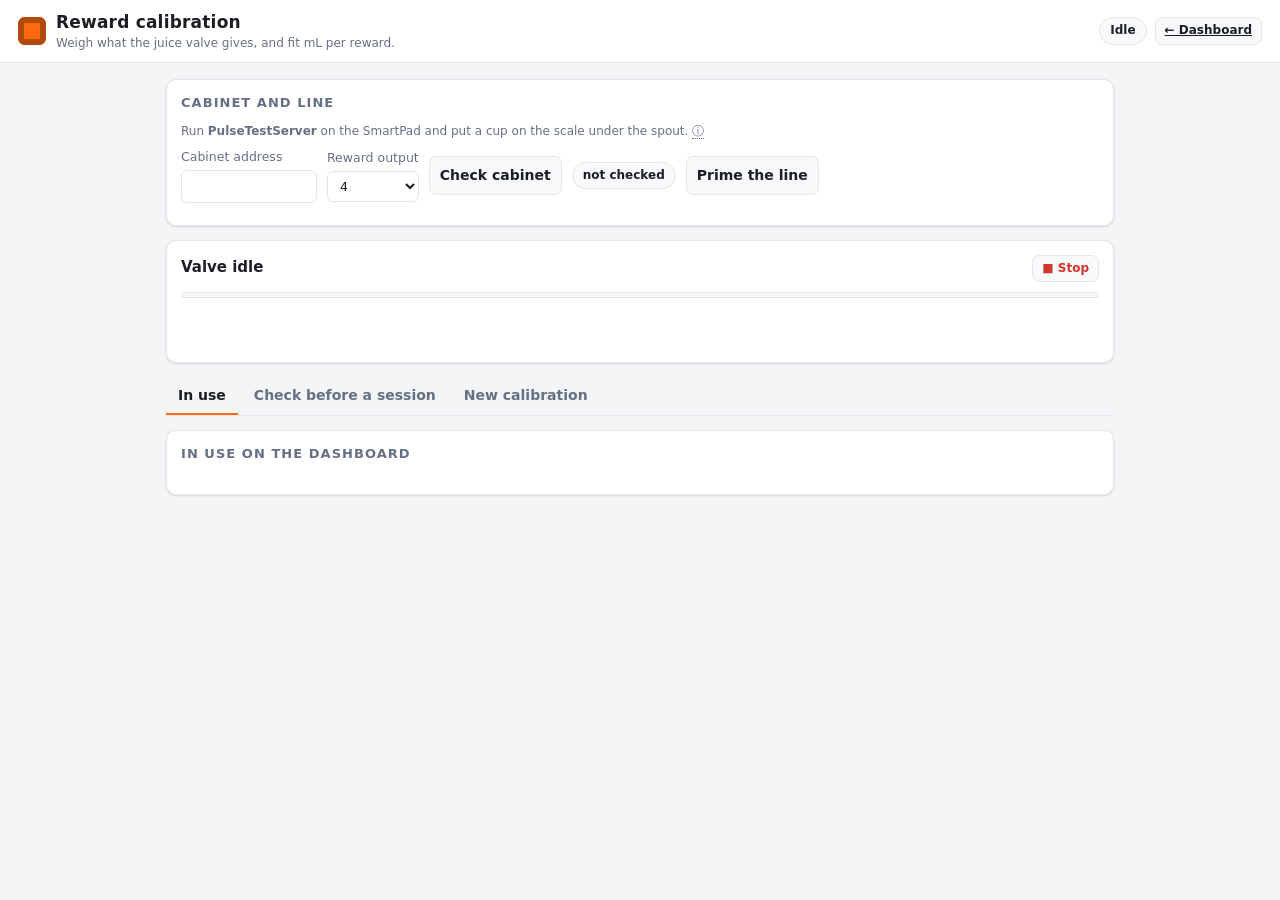
==== commit 326aa3ee: "Reward calibration page: easier to follow at the scale Dispense buttons read 'Cup tared: dispense'; " ====
--- a/experiment_ctrl_gui/static/calibration.html
+++ b/experiment_ctrl_gui/static/calibration.html
@@ -27,9 +27,8 @@
   <!-- ---------------- the cabinet and the line: always in view ---------------- -->
   <div class="card">
     <h2>Cabinet and line</h2>
-    <p class="note">On the SmartPad, run <strong>PulseTestServer</strong> (it never moves the arm) or
-      <strong>LbrImpedanceControlServer</strong>, with no experiment running. Put a cup on the scale under the
-      spout, and keep the reservoir fill, tubing and spout as they are in a session: the volume depends on all of them.</p>
+    <p class="note">Run <strong>PulseTestServer</strong> on the SmartPad and put a cup on the scale under the spout.
+      <span class="info" tabindex="0" title="PulseTestServer never moves the arm (LbrImpedanceControlServer also works). No experiment may be running. Keep the reservoir fill, tubing and spout as they are in a session: the volume depends on all of them.">ⓘ</span></p>
     <div class="diag-row">
       <label>Cabinet address <input id="addr" size="14" spellcheck="false"></label>
       <label>Reward output
@@ -41,21 +40,22 @@
     </div>
   </div>
 
-  <!-- ---------------- the job: dispensing, the last drop, the scale ---------------- -->
-  <div class="card job-card hidden" id="job">
+  <!-- ---------------- the valve: always here, the same size, so nothing below it moves ---------------- -->
+  <div class="card job-card" id="job">
     <div class="job-head">
-      <h2 id="job-label">Job</h2>
+      <h2 id="job-label">Valve idle</h2>
       <button class="btn danger small" id="btn-job-stop">■ Stop</button>
     </div>
     <div class="job-bar"><span id="job-fill"></span></div>
-    <p class="job-phase" id="job-phase"></p>
-    <div class="diag-row hidden" id="weigh-row">
-      <label>Net mass [g] <input type="number" id="mass" min="0" step="0.01" inputmode="decimal"></label>
-      <button class="btn primary" id="btn-record">Record</button>
-      <button class="btn" id="btn-discard" title="Not recorded as a result; a sweep's batch comes round again">Discard</button>
+    <div class="job-body">
+      <p class="job-phase" id="job-phase"></p>
+      <div class="job-weigh hidden" id="weigh-row">
+        <input type="number" id="mass" min="0" step="0.01" inputmode="decimal" placeholder="net mass" aria-label="Net mass in grams"><span class="unit">g</span>
+        <button class="btn primary" id="btn-record">Record</button>
+        <button class="btn" id="btn-discard" title="Not recorded as a result; a sweep's batch comes round again">Discard</button>
+      </div>
     </div>
   </div>
-  <p class="job-last hidden" id="job-last"></p>
 
   <div class="tabs diag-tabs" role="tablist">
     <button class="tab active" role="tab" aria-selected="true" data-tab="inuse">In use</button>
@@ -81,8 +81,8 @@
   <section id="tab-check" class="diag-panel hidden">
     <div class="card">
       <h2>Check before a session</h2>
-      <p class="note">A batch of rewards at the width you will use, weighed and compared with the calibration in use.
-        Within ±<span class="tol">5</span> % is fine; further off, check the reservoir fill, the line for air and the spout.</p>
+      <p class="note">Within ±<span class="tol">5</span> % of the calibration in use is fine.
+        <span class="info" tabindex="0" title="A batch of rewards at the width you will reward with, weighed and compared with the calibration in use. Further off: check the reservoir fill, the line for air and the spout; recalibrate if it persists. Each check is logged in the set's checks.csv.">ⓘ</span></p>
       <div class="diag-grid">
         <label>Reward <select id="ck-size"></select></label>
         <label>Width of each pulse [ms] <input type="number" id="ck-width" min="10" max="5000" step="1" value="200"></label>
@@ -90,8 +90,7 @@
       </div>
       <p class="note" id="ck-expect"></p>
       <div class="row-actions">
-        <button class="btn primary" id="btn-check">▶ Dispense</button>
-        <span class="note">Tare the cup first.</span>
+        <button class="btn primary" id="btn-check">▶ Cup tared: dispense</button>
       </div>
       <h2 class="sub-h">Recent checks</h2>
       <table class="hist" id="checks"></table>
@@ -102,10 +101,8 @@
   <section id="tab-new" class="diag-panel hidden">
     <div class="card">
       <h2>Sweeps</h2>
-      <p class="note">One sweep per reward size: batches at several widths, in shuffled order, plus blanks with no
-        pulse. Tare the cup before each batch, then weigh it. A sweep can stop and carry on later, here or with
-        <code>analysis/reward_calibration.py</code>. When every batch is weighed, fit it. The dashboard uses the
-        newest set with a fitted sweep.</p>
+      <p class="note">One sweep per reward size; fit it once every batch is weighed.
+        <span class="info" tabindex="0" title="A sweep is batches at several widths in shuffled order, plus blanks with no pulse: tare the cup, dispense, weigh, for each. It can stop and carry on later, here or with analysis/reward_calibration.py. The dashboard uses the newest set with a fitted sweep, so calibrate every reward size you use into the same set.">ⓘ</span></p>
       <div class="diag-row">
         <label>Set <select id="set"></select></label>
       </div>
--- a/experiment_ctrl_gui/static/style.css
+++ b/experiment_ctrl_gui/static/style.css
@@ -554,15 +554,20 @@
 @media (max-width: 600px) { .tiles.row1 { grid-template-columns: repeat(2, minmax(0, 1fr)); } }
 
 /* ================= Reward calibration page (calibration.html) ================= */
-.job-card { border-color: color-mix(in srgb, var(--accent) 45%, var(--line)); }
+.job-card.active { border-color: color-mix(in srgb, var(--accent) 45%, var(--line)); }
+.job-card .invisible { visibility: hidden; }
+.job-body { display: flex; align-items: center; justify-content: space-between; gap: 10px; flex-wrap: wrap; min-height: 44px; }
+.job-weigh { display: flex; align-items: center; gap: 8px; }
+.job-weigh input { width: 110px; font: inherit; font-family: var(--mono); padding: 6px 8px; }
+.job-weigh .unit { color: var(--muted); margin-left: -4px; }
+.job-phase.ok { color: var(--ok); }
+.job-phase.bad { color: var(--warn); }
+.info { cursor: help; color: var(--muted); border-bottom: 1px dotted var(--muted); }
 .job-head { display: flex; align-items: center; justify-content: space-between; gap: 10px; }
 .job-head h2 { margin: 0; text-transform: none; letter-spacing: 0; font-size: 15px; color: var(--ink); }
 .job-bar { height: 6px; border-radius: 3px; background: var(--panel-2); border: 1px solid var(--line); margin: 10px 0 6px; overflow: hidden; }
 .job-bar span { display: block; height: 100%; width: 0; background: var(--accent); transition: width .3s; }
-.job-phase { margin: 6px 0; font-size: 13px; }
-.job-last { margin: 0; padding: 9px 12px; border-radius: 8px; font-size: 13px; border: 1px solid var(--line); background: var(--panel); }
-.job-last.ok { border-color: color-mix(in srgb, var(--ok) 45%, transparent); }
-.job-last.bad { border-color: color-mix(in srgb, var(--warn) 55%, transparent); color: var(--warn); }
+.job-phase { margin: 0; font-size: 13px; flex: 1 1 300px; }
 .sub-h { margin-top: 18px; }
 .chart-legend { display: flex; gap: 14px; flex-wrap: wrap; font-size: 12px; color: var(--muted); margin: 4px 0 6px; }
 .chart-legend i { display: inline-block; width: 10px; height: 10px; border-radius: 3px; margin-right: 6px; vertical-align: -1px; }
